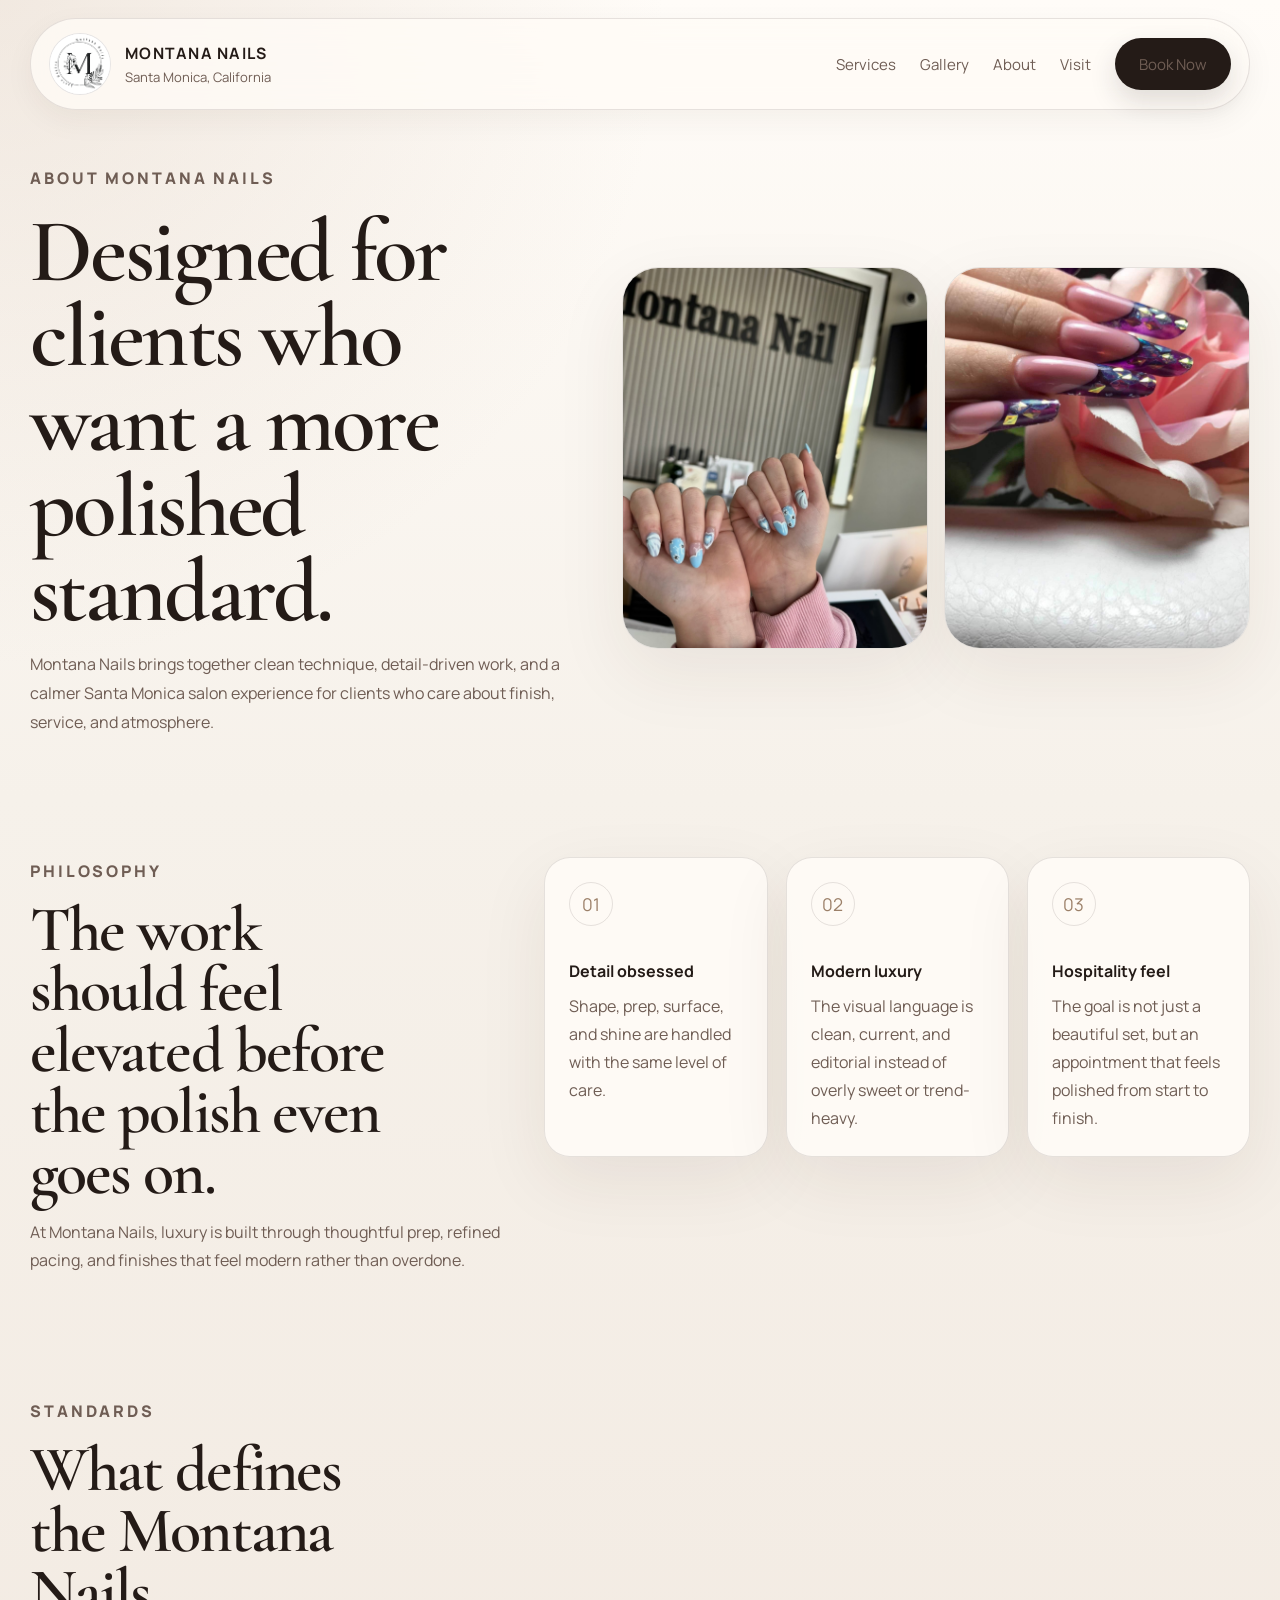
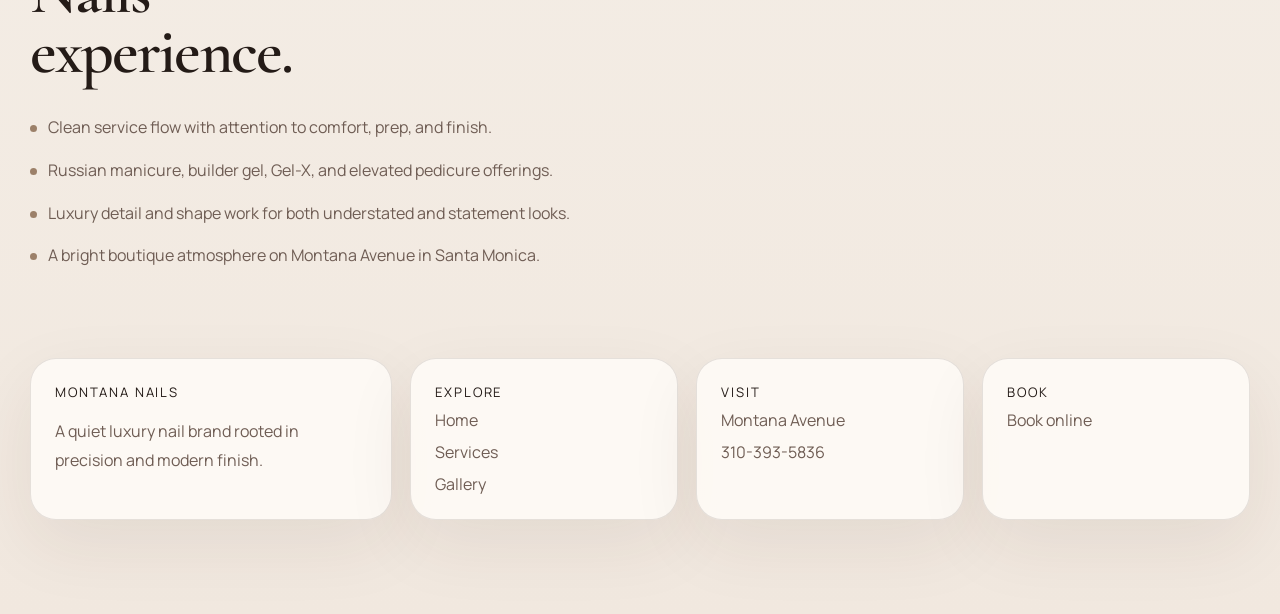
==== about.html @ 39a1d18e "update changes" ====
<!DOCTYPE html>
<html lang="en">
  <head>
    <meta charset="UTF-8" />
    <meta name="viewport" content="width=device-width, initial-scale=1.0" />
    <title>About | Montana Nails Santa Monica</title>
    <meta
      name="description"
      content="Learn about Montana Nails in Santa Monica, a luxury nail salon focused on precision, hygiene, hospitality, and modern detail-driven nail design."
    />
    <link rel="stylesheet" href="styles.css" />
  </head>
  <body>
    <header class="site-header">
      <a class="brand" href="index.html" aria-label="Montana Nails home">
        <span class="brand-mark"><img src="images/logo/logo.png" alt="Montana Nails logo" /></span>
        <span class="brand-copy"><strong>Montana Nails</strong><span>Santa Monica, California</span></span>
      </a>
      <button class="nav-toggle" type="button" aria-expanded="false" aria-label="Toggle navigation"><span></span><span></span></button>
      <nav class="site-nav">
        <a href="services.html">Services</a>
        <a href="gallery.html">Gallery</a>
        <a href="about.html">About</a>
        <a href="contact.html">Visit</a>
        <a class="nav-cta" href="https://booking.gocheckin.net/v2/4154" target="_blank" rel="noreferrer">Book Now</a>
      </nav>
    </header>

    <main class="page-main">
      <section class="page-hero">
        <div class="page-intro">
          <p class="eyebrow">About Montana Nails</p>
          <h1>Designed for clients who want a more polished standard.</h1>
          <p>
            Montana Nails brings together clean technique, detail-driven work,
            and a calmer Santa Monica salon experience for clients who care
            about finish, service, and atmosphere.
          </p>
        </div>
        <div class="page-image-grid">
          <article class="image-card"><img src="images/hero/salon-blue-set.png" alt="Salon interior" /></article>
          <article class="image-card"><img src="images/gallery/att.f37w2mTauVUl41Z7PoGxmed49N0ksphbTKMtWo3TIdo.JPG" alt="Luxury nail set" /></article>
        </div>
      </section>

      <section class="section split-section">
        <div class="section-heading">
          <p class="eyebrow">Philosophy</p>
          <h2>The work should feel elevated before the polish even goes on.</h2>
          <p>
            At Montana Nails, luxury is built through thoughtful prep, refined
            pacing, and finishes that feel modern rather than overdone.
          </p>
        </div>
        <div class="detail-grid">
          <article class="experience-card"><span class="icon-mark">01</span><h3>Detail obsessed</h3><p>Shape, prep, surface, and shine are handled with the same level of care.</p></article>
          <article class="experience-card"><span class="icon-mark">02</span><h3>Modern luxury</h3><p>The visual language is clean, current, and editorial instead of overly sweet or trend-heavy.</p></article>
          <article class="experience-card"><span class="icon-mark">03</span><h3>Hospitality feel</h3><p>The goal is not just a beautiful set, but an appointment that feels polished from start to finish.</p></article>
        </div>
      </section>

      <section class="section">
        <div class="section-heading">
          <p class="eyebrow">Standards</p>
          <h2>What defines the Montana Nails experience.</h2>
        </div>
        <ul class="policy-list">
          <li>Clean service flow with attention to comfort, prep, and finish.</li>
          <li>Russian manicure, builder gel, Gel-X, and elevated pedicure offerings.</li>
          <li>Luxury detail and shape work for both understated and statement looks.</li>
          <li>A bright boutique atmosphere on Montana Avenue in Santa Monica.</li>
        </ul>
      </section>
    </main>

    <footer class="site-footer">
      <div class="site-shell">
        <div class="footer-grid">
          <article class="footer-card"><div class="footer-brand-title">Montana Nails</div><p class="footer-meta">A quiet luxury nail brand rooted in precision and modern finish.</p></article>
          <article class="footer-card"><div class="footer-brand-title">Explore</div><ul><li><a href="index.html">Home</a></li><li><a href="services.html">Services</a></li><li><a href="gallery.html">Gallery</a></li></ul></article>
          <article class="footer-card"><div class="footer-brand-title">Visit</div><ul><li><a href="contact.html">Montana Avenue</a></li><li><a href="tel:3103935836">310-393-5836</a></li></ul></article>
          <article class="footer-card"><div class="footer-brand-title">Book</div><ul><li><a href="https://booking.gocheckin.net/v2/4154" target="_blank" rel="noreferrer">Book online</a></li></ul></article>
        </div>
      </div>
    </footer>
    <script src="script.js"></script>
  </body>
</html>
---- styles.css ----
@import url("https://fonts.googleapis.com/css2?family=Cormorant+Garamond:wght@500;600;700&family=Manrope:wght@400;500;600;700;800&display=swap");

:root {
  --bg: #f6f1ea;
  --bg-soft: #fbf8f4;
  --surface: rgba(255, 252, 247, 0.86);
  --surface-strong: #fffdf9;
  --line: rgba(53, 39, 33, 0.12);
  --line-strong: rgba(53, 39, 33, 0.2);
  --text: #241b17;
  --muted: #6f5d54;
  --accent: #9c8069;
  --accent-soft: #d9c7b7;
  --shadow: 0 24px 70px rgba(61, 39, 27, 0.08);
  --radius-xl: 36px;
  --radius-lg: 26px;
  --radius-md: 18px;
  --container: min(1220px, calc(100% - 32px));
}

* {
  box-sizing: border-box;
}

html {
  scroll-behavior: smooth;
}

body {
  margin: 0;
  color: var(--text);
  font-family: "Manrope", sans-serif;
  background:
    radial-gradient(circle at top left, rgba(217, 199, 183, 0.36), transparent 26%),
    linear-gradient(180deg, #fffcf8 0%, var(--bg) 36%, #f1e8df 100%);
}

body.menu-open {
  overflow: hidden;
}

a {
  color: inherit;
  text-decoration: none;
}

img {
  max-width: 100%;
}

button,
input,
textarea {
  font: inherit;
}

.site-shell {
  width: var(--container);
  margin: 0 auto;
  padding-bottom: 64px;
}

.site-header {
  position: sticky;
  top: 14px;
  z-index: 50;
  display: flex;
  align-items: center;
  justify-content: space-between;
  gap: 18px;
  width: var(--container);
  margin: 18px auto 0;
  padding: 14px 18px;
  border: 1px solid var(--line);
  border-radius: 999px;
  background: rgba(255, 251, 246, 0.78);
  backdrop-filter: blur(18px);
  box-shadow: 0 10px 30px rgba(55, 34, 25, 0.05);
}

.brand {
  display: inline-flex;
  align-items: center;
  gap: 14px;
  min-width: 0;
}

.brand-mark {
  flex: 0 0 auto;
  width: 62px;
  height: 62px;
  overflow: hidden;
  border-radius: 50%;
  border: 1px solid var(--line);
  background: #fff;
}

.brand-mark img {
  display: block;
  width: 100%;
  height: 100%;
  object-fit: cover;
}

.brand-copy {
  display: flex;
  flex-direction: column;
  gap: 4px;
}

.brand-copy strong {
  font-size: 0.98rem;
  letter-spacing: 0.08em;
  text-transform: uppercase;
}

.brand-copy span {
  color: var(--muted);
  font-size: 0.82rem;
}

.site-nav {
  display: flex;
  align-items: center;
  gap: 24px;
  font-size: 0.94rem;
}

.site-nav a {
  color: var(--muted);
  transition: color 180ms ease, transform 180ms ease;
}

.site-nav a:hover {
  color: var(--text);
  transform: translateY(-1px);
}

.nav-toggle {
  display: none;
  width: 48px;
  height: 48px;
  border: 0;
  border-radius: 50%;
  background: transparent;
  padding: 0;
}

.nav-toggle span {
  display: block;
  width: 20px;
  height: 2px;
  margin: 5px auto;
  background: var(--text);
}

.button,
.nav-cta {
  display: inline-flex;
  align-items: center;
  justify-content: center;
  min-height: 52px;
  padding: 0 24px;
  border-radius: 999px;
  transition: transform 180ms ease, background-color 180ms ease,
    color 180ms ease, border-color 180ms ease, box-shadow 180ms ease;
}

.button:hover,
.nav-cta:hover {
  transform: translateY(-1px);
}

.button-primary,
.nav-cta {
  background: var(--text);
  color: #fff;
  box-shadow: 0 12px 28px rgba(36, 27, 23, 0.14);
}

.button-secondary {
  border: 1px solid var(--line-strong);
  background: rgba(255, 255, 255, 0.72);
  color: var(--text);
}

.button-ghost {
  color: var(--accent);
  border-bottom: 1px solid var(--accent-soft);
  border-radius: 0;
  padding: 0 0 4px;
  min-height: 0;
}

.page-main {
  width: var(--container);
  margin: 0 auto;
}

.hero {
  display: grid;
  grid-template-columns: 1.02fr 0.98fr;
  gap: 28px;
  align-items: center;
  padding: 56px 0 18px;
}

.eyebrow {
  margin: 0 0 16px;
  color: var(--accent);
  font-size: 0.75rem;
  letter-spacing: 0.18em;
  text-transform: uppercase;
  font-weight: 800;
}

h1,
h2,
.display {
  margin: 0;
  font-family: "Cormorant Garamond", serif;
  line-height: 0.95;
  letter-spacing: -0.03em;
  font-weight: 600;
}

h1 {
  font-size: clamp(3.4rem, 7vw, 6.6rem);
  max-width: 10ch;
}

h2 {
  font-size: clamp(2.5rem, 5vw, 4.4rem);
  max-width: 12ch;
}

.hero-copy {
  position: relative;
  z-index: 1;
}

.hero-copy p,
.section-copy,
.section-heading p,
.card-copy,
.quote-card p,
.faq-answer,
.contact-list,
.note-card p,
.footer-meta,
.page-intro p {
  color: var(--muted);
  line-height: 1.8;
  font-size: 1rem;
}

.hero-subtext {
  max-width: 48ch;
  margin: 18px 0 0;
  font-size: 1.08rem;
}

.hero-meta {
  display: flex;
  flex-wrap: wrap;
  gap: 10px;
  margin: 26px 0 0;
}

.hero-meta span {
  padding: 10px 14px;
  border: 1px solid var(--line);
  border-radius: 999px;
  background: rgba(255, 255, 255, 0.6);
  color: var(--muted);
  font-size: 0.9rem;
}

.hero-actions {
  display: flex;
  flex-wrap: wrap;
  gap: 14px;
  margin: 30px 0 0;
}

.hero-visual {
  position: relative;
  display: grid;
  grid-template-columns: 1.05fr 0.95fr;
  gap: 16px;
  min-height: 640px;
}

.hero-panel,
.image-card,
.trust-card,
.service-card,
.experience-card,
.gallery-tile,
.note-card,
.testimonial-card,
.faq-card,
.contact-card,
.footer-card,
.menu-panel {
  border: 1px solid var(--line);
  background: var(--surface);
  box-shadow: var(--shadow);
}

.hero-panel {
  position: relative;
  overflow: hidden;
  border-radius: var(--radius-xl);
}

.hero-panel img {
  display: block;
  width: 100%;
  height: 100%;
  object-fit: cover;
}

.hero-panel.large {
  min-height: 640px;
}

.hero-column {
  display: grid;
  gap: 16px;
}

.hero-panel.small {
  min-height: 312px;
}

.hero-caption {
  position: absolute;
  right: 16px;
  bottom: 16px;
  left: 16px;
  padding: 18px;
  border-radius: 20px;
  background: linear-gradient(180deg, rgba(20, 15, 13, 0.08), rgba(20, 15, 13, 0.74));
  color: #fff;
}

.hero-caption strong,
.gallery-overlay strong,
.footer-brand-title {
  display: block;
  margin-bottom: 8px;
  font-size: 0.82rem;
  letter-spacing: 0.14em;
  text-transform: uppercase;
}

.hero-caption p,
.gallery-overlay p {
  margin: 0;
  color: rgba(255, 255, 255, 0.9);
  line-height: 1.7;
}

.section {
  padding: 92px 0 0;
}

.section-heading {
  display: grid;
  gap: 14px;
  margin-bottom: 30px;
}

.section-heading p {
  max-width: 64ch;
  margin: 0;
}

.split-section {
  display: grid;
  grid-template-columns: 0.82fr 1.18fr;
  gap: 24px;
  align-items: start;
}

.trust-grid,
.service-grid,
.experience-grid,
.testimonial-grid,
.faq-grid,
.contact-grid,
.footer-grid {
  display: grid;
  gap: 18px;
}

.trust-grid {
  grid-template-columns: repeat(5, minmax(0, 1fr));
}

.trust-card,
.service-card,
.experience-card,
.testimonial-card,
.faq-card,
.contact-card,
.footer-card {
  padding: 24px;
  border-radius: var(--radius-lg);
}

.trust-card strong,
.service-card h3,
.experience-card h3,
.testimonial-card h3,
.faq-card h3,
.contact-card h3 {
  display: block;
  margin-bottom: 10px;
  font-size: 1rem;
}

.trust-card p,
.service-card p,
.experience-card p,
.testimonial-card p,
.faq-card p,
.contact-card p {
  margin: 0;
  color: var(--muted);
  line-height: 1.75;
}

.service-grid {
  grid-template-columns: repeat(5, minmax(0, 1fr));
}

.service-card {
  display: flex;
  flex-direction: column;
  justify-content: space-between;
  min-height: 270px;
}

.service-card.featured {
  background: linear-gradient(180deg, rgba(217, 199, 183, 0.18), rgba(255, 253, 249, 0.92));
}

.service-card-footer {
  display: flex;
  align-items: center;
  justify-content: space-between;
  gap: 12px;
  margin-top: 20px;
}

.service-card-footer span {
  color: var(--accent);
  font-size: 0.84rem;
  text-transform: uppercase;
  letter-spacing: 0.12em;
  font-weight: 800;
}

.experience-grid {
  grid-template-columns: repeat(3, minmax(0, 1fr));
}

.icon-mark {
  display: inline-flex;
  width: 44px;
  height: 44px;
  margin-bottom: 18px;
  align-items: center;
  justify-content: center;
  border-radius: 50%;
  border: 1px solid var(--line);
  color: var(--accent);
  font-size: 1.1rem;
}

.gallery-feature {
  display: grid;
  grid-template-columns: 1.1fr 0.9fr;
  gap: 18px;
}

.gallery-stack {
  display: grid;
  gap: 18px;
}

.gallery-grid {
  display: grid;
  grid-template-columns: repeat(4, minmax(0, 1fr));
  gap: 18px;
}

.gallery-tile {
  position: relative;
  overflow: hidden;
  border-radius: var(--radius-xl);
  min-height: 340px;
}

.gallery-tile img {
  display: block;
  width: 100%;
  height: 100%;
  object-fit: cover;
  transition: transform 300ms ease;
}

.gallery-tile:hover img {
  transform: scale(1.03);
}

.gallery-tile.feature-large {
  min-height: 620px;
}

.gallery-overlay {
  position: absolute;
  right: 16px;
  bottom: 16px;
  left: 16px;
  padding: 16px 18px;
  border-radius: 18px;
  background: linear-gradient(180deg, rgba(17, 13, 11, 0.08), rgba(17, 13, 11, 0.78));
  color: #fff;
}

.gallery-overlay p {
  margin: 0;
}

.gallery-lookbook {
  display: grid;
  grid-template-columns: repeat(6, minmax(0, 1fr));
  gap: 14px;
  margin-top: 18px;
}

.lookbook-thumb {
  overflow: hidden;
  border-radius: 22px;
  border: 1px solid var(--line);
  background: var(--surface-strong);
}

.lookbook-thumb img {
  display: block;
  width: 100%;
  aspect-ratio: 4 / 5;
  object-fit: cover;
  transition: transform 300ms ease;
}

.lookbook-thumb:hover img {
  transform: scale(1.04);
}

.note-grid {
  display: grid;
  grid-template-columns: 1fr 1fr;
  gap: 18px;
}

.note-card {
  padding: 26px;
  border-radius: var(--radius-lg);
}

.note-card strong {
  display: block;
  margin-bottom: 10px;
  font-size: 0.98rem;
}

.testimonial-grid {
  grid-template-columns: repeat(3, minmax(0, 1fr));
}

.testimonial-card {
  min-height: 240px;
}

.quote-mark {
  display: inline-block;
  margin-bottom: 18px;
  color: var(--accent);
  font-family: "Cormorant Garamond", serif;
  font-size: 3rem;
  line-height: 0.8;
}

.cred-row {
  display: flex;
  flex-wrap: wrap;
  gap: 12px;
  margin-top: 22px;
}

.cred-chip {
  padding: 10px 14px;
  border-radius: 999px;
  border: 1px solid var(--line);
  background: rgba(255, 255, 255, 0.68);
  color: var(--muted);
  font-size: 0.9rem;
}

.faq-grid {
  grid-template-columns: repeat(2, minmax(0, 1fr));
}

.faq-card {
  min-height: 200px;
}

.location-layout {
  display: grid;
  grid-template-columns: 0.9fr 1.1fr;
  gap: 18px;
}

.contact-card {
  display: grid;
  gap: 18px;
}

.contact-list {
  display: grid;
  gap: 10px;
}

.contact-list a,
.contact-list span {
  color: var(--muted);
}

.hours-list {
  display: grid;
  gap: 8px;
}

.hours-row {
  display: flex;
  justify-content: space-between;
  gap: 12px;
  padding-bottom: 10px;
  border-bottom: 1px solid var(--line);
  color: var(--muted);
}

.map-frame {
  overflow: hidden;
  min-height: 100%;
  border-radius: var(--radius-xl);
  border: 1px solid var(--line);
  box-shadow: var(--shadow);
}

.map-frame iframe {
  display: block;
  width: 100%;
  min-height: 100%;
  height: 100%;
  border: 0;
}

.final-cta {
  position: relative;
  overflow: hidden;
  padding: 44px;
  border-radius: 40px;
  border: 1px solid var(--line);
  background:
    linear-gradient(140deg, rgba(255, 252, 247, 0.96), rgba(230, 217, 203, 0.54)),
    var(--surface);
  box-shadow: var(--shadow);
}

.final-cta p {
  margin: 14px 0 0;
  max-width: 56ch;
  color: var(--muted);
  line-height: 1.8;
}

.final-cta-actions {
  display: flex;
  flex-wrap: wrap;
  gap: 14px;
  margin-top: 26px;
}

.site-footer {
  padding: 88px 0 30px;
}

.footer-grid {
  grid-template-columns: 1.15fr 0.85fr 0.85fr 0.85fr;
}

.footer-card ul {
  display: grid;
  gap: 10px;
  padding: 0;
  margin: 0;
  list-style: none;
}

.footer-card li,
.footer-card a {
  color: var(--muted);
}

.footer-bottom {
  display: flex;
  justify-content: space-between;
  gap: 18px;
  margin-top: 24px;
  color: var(--muted);
  font-size: 0.88rem;
}

.page-hero {
  display: grid;
  grid-template-columns: 0.95fr 1.05fr;
  gap: 24px;
  align-items: center;
  padding: 54px 0 12px;
}

.page-image-grid {
  display: grid;
  grid-template-columns: repeat(2, minmax(0, 1fr));
  gap: 16px;
}

.page-image-grid .image-card {
  overflow: hidden;
  border-radius: var(--radius-xl);
}

.page-image-grid .image-card img {
  display: block;
  width: 100%;
  aspect-ratio: 4 / 5;
  object-fit: cover;
}

.menu-layout {
  display: grid;
  grid-template-columns: 0.76fr 1.24fr;
  gap: 24px;
}

.menu-panel {
  padding: 28px;
  border-radius: var(--radius-lg);
}

.menu-list {
  display: grid;
  gap: 16px;
}

.menu-item {
  display: flex;
  justify-content: space-between;
  gap: 16px;
  padding-bottom: 14px;
  border-bottom: 1px solid var(--line);
}

.menu-item strong {
  font-size: 1rem;
}

.menu-item span {
  color: var(--muted);
}

.detail-grid {
  display: grid;
  grid-template-columns: repeat(3, minmax(0, 1fr));
  gap: 18px;
}

.policy-list {
  display: grid;
  gap: 14px;
  padding: 0;
  margin: 20px 0 0;
  list-style: none;
}

.policy-list li {
  padding-left: 18px;
  position: relative;
  color: var(--muted);
  line-height: 1.8;
}

.policy-list li::before {
  content: "";
  position: absolute;
  top: 12px;
  left: 0;
  width: 7px;
  height: 7px;
  border-radius: 50%;
  background: var(--accent);
}

.lightbox {
  position: fixed;
  inset: 0;
  display: none;
  place-items: center;
  padding: 24px;
  background: rgba(18, 14, 12, 0.88);
  z-index: 100;
}

.lightbox.is-open {
  display: grid;
}

.lightbox-dialog {
  position: relative;
  width: min(960px, 100%);
}

.lightbox-dialog img {
  display: block;
  width: 100%;
  max-height: 88vh;
  object-fit: contain;
  border-radius: 26px;
}

.lightbox-close {
  position: absolute;
  top: 14px;
  right: 14px;
  width: 44px;
  height: 44px;
  border: 0;
  border-radius: 50%;
  background: rgba(255, 255, 255, 0.9);
}

.reveal {
  opacity: 0;
  transform: translateY(22px);
  transition: opacity 540ms ease, transform 540ms ease;
}

.reveal.is-visible {
  opacity: 1;
  transform: translateY(0);
}

@media (max-width: 1100px) {
  .trust-grid,
  .service-grid,
  .gallery-grid,
  .gallery-lookbook,
  .testimonial-grid,
  .footer-grid,
  .detail-grid {
    grid-template-columns: repeat(2, minmax(0, 1fr));
  }

  .hero,
  .page-hero,
  .split-section,
  .gallery-feature,
  .menu-layout,
  .location-layout {
    grid-template-columns: 1fr;
  }

  .hero-visual {
    min-height: 0;
  }

  .hero-panel.large {
    min-height: 460px;
  }
}

@media (max-width: 860px) {
  .site-header {
    border-radius: 30px;
  }

  .nav-toggle {
    display: inline-block;
  }

  .site-nav {
    position: absolute;
    top: calc(100% + 10px);
    right: 0;
    left: 0;
    display: none;
    flex-direction: column;
    align-items: stretch;
    padding: 18px;
    border-radius: 28px;
    border: 1px solid var(--line);
    background: rgba(255, 251, 246, 0.98);
    box-shadow: var(--shadow);
  }

  .site-header.menu-open .site-nav {
    display: flex;
  }

  .trust-grid,
  .service-grid,
  .experience-grid,
  .gallery-grid,
  .gallery-lookbook,
  .testimonial-grid,
  .faq-grid,
  .contact-grid,
  .footer-grid,
  .detail-grid,
  .note-grid,
  .page-image-grid {
    grid-template-columns: 1fr;
  }

  h1,
  h2 {
    max-width: none;
  }
}

@media (max-width: 620px) {
  :root {
    --container: min(100% - 20px, 1220px);
  }

  .site-header {
    top: 10px;
    padding: 12px 14px;
  }

  .brand-mark {
    width: 54px;
    height: 54px;
  }

  .brand-copy span {
    display: none;
  }

  h1 {
    font-size: clamp(3rem, 14vw, 4.5rem);
  }

  h2 {
    font-size: clamp(2.4rem, 11vw, 3.3rem);
  }

  .hero-actions,
  .final-cta-actions,
  .footer-bottom {
    flex-direction: column;
    align-items: flex-start;
  }

  .button,
  .nav-cta {
    width: 100%;
  }

  .hero-panel.large,
  .hero-panel.small,
  .gallery-tile,
  .gallery-tile.feature-large {
    min-height: 320px;
  }

  .final-cta {
    padding: 28px;
    border-radius: 28px;
  }
}

@media (prefers-reduced-motion: reduce) {
  html {
    scroll-behavior: auto;
  }

  .reveal,
  .gallery-tile img,
  .lookbook-thumb img,
  .button,
  .nav-cta {
    transition: none;
  }

  .reveal {
    opacity: 1;
    transform: none;
  }
}
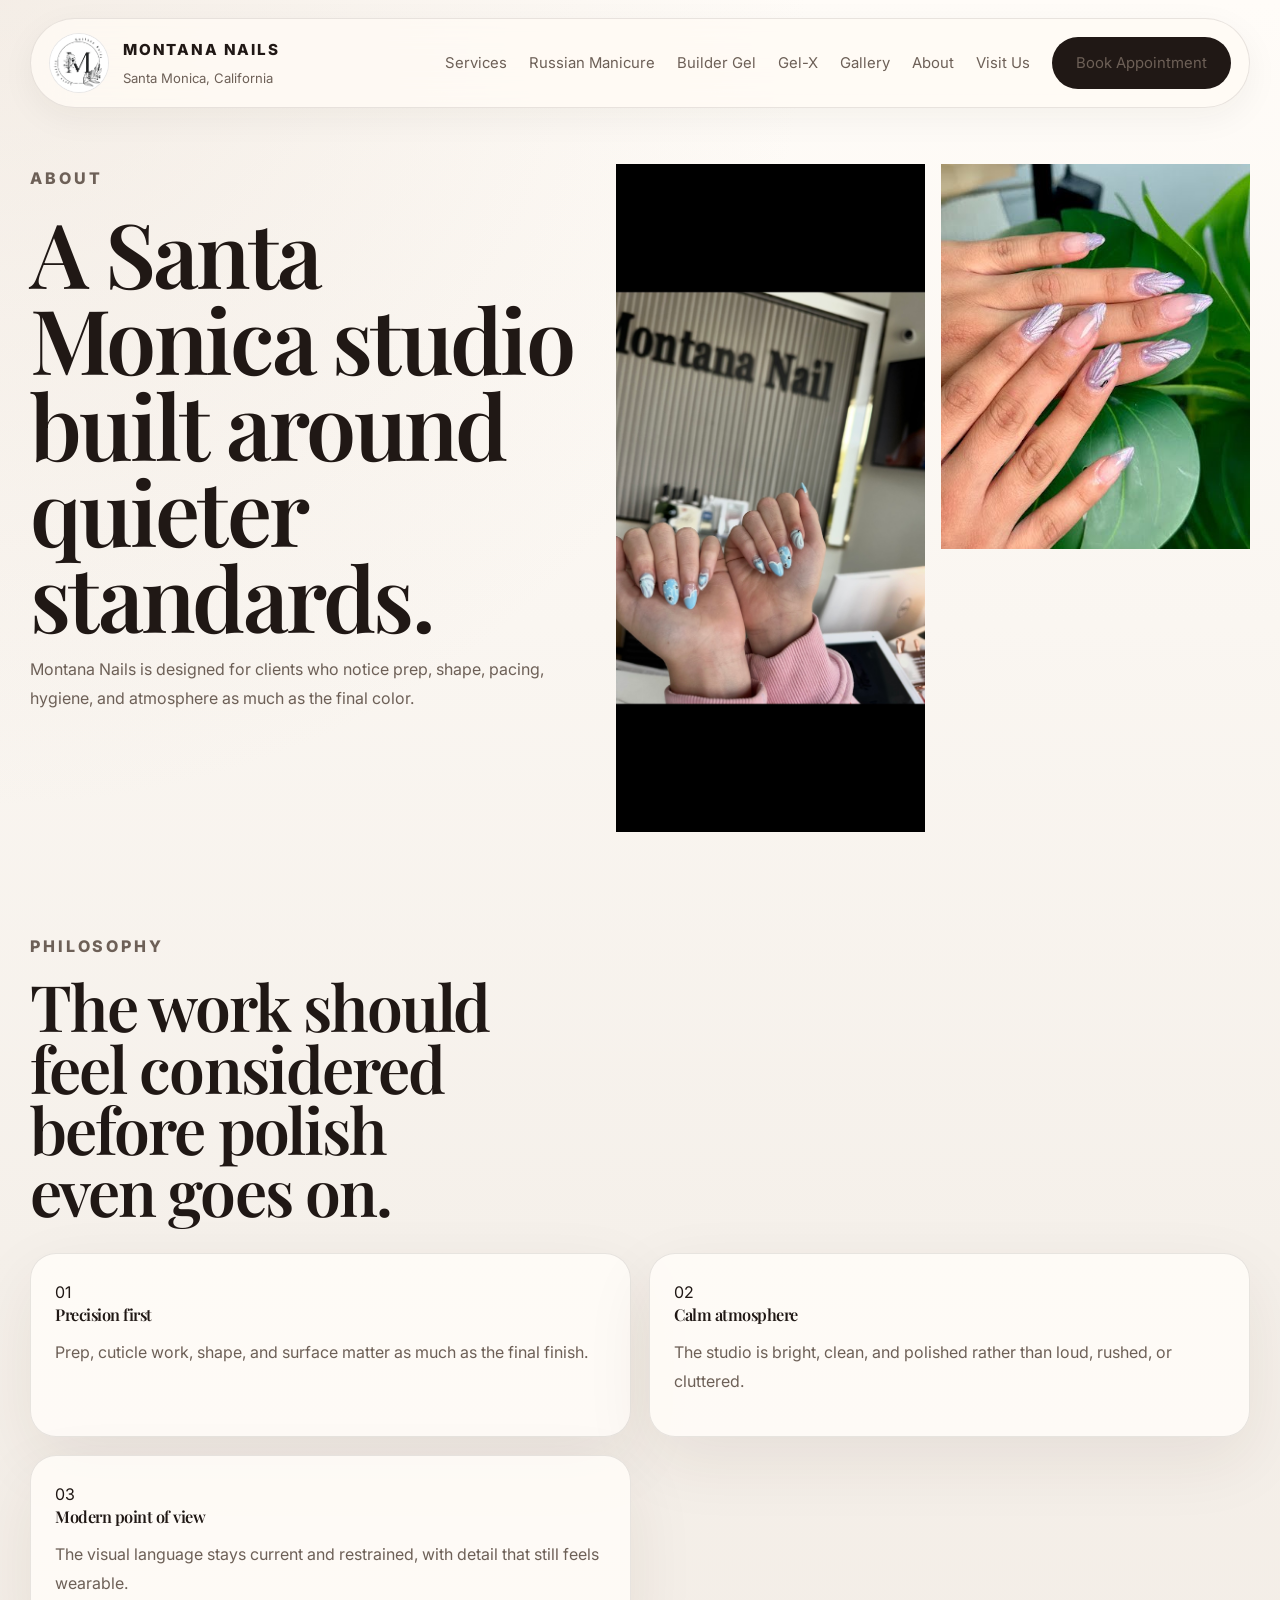
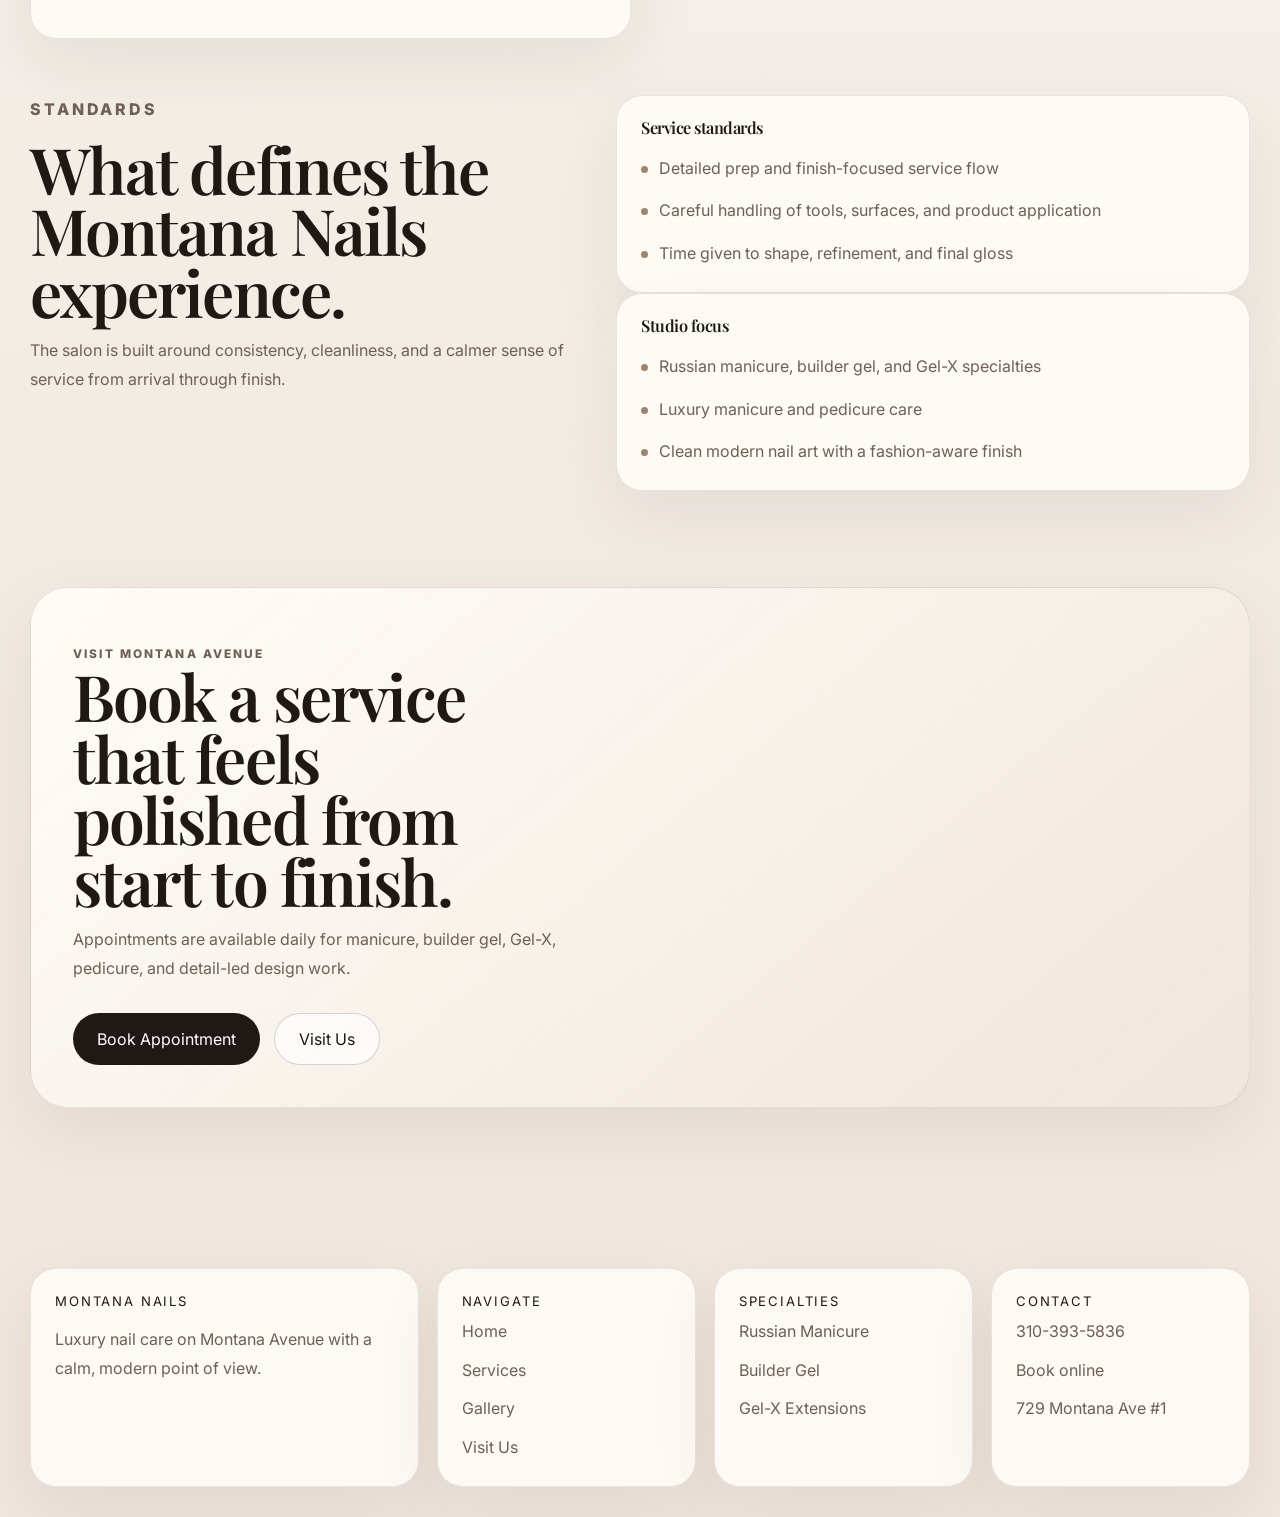
==== commit 9f3f7f4d: "Montana Nails website" ====
--- a/about.html
+++ b/about.html
@@ -6,8 +6,34 @@
     <title>About | Montana Nails Santa Monica</title>
     <meta
       name="description"
-      content="Learn about Montana Nails in Santa Monica, a luxury nail salon focused on precision, hygiene, hospitality, and modern detail-driven nail design."
+      content="Learn about Montana Nails, a Santa Monica nail studio focused on precision work, elevated hygiene, calm atmosphere, and modern finish."
     />
+    <link rel="canonical" href="https://montananailssantamonica.com/about.html" />
+    <meta property="og:title" content="About | Montana Nails Santa Monica" />
+    <meta
+      property="og:description"
+      content="A luxury nail studio on Montana Avenue with a calm atmosphere, modern point of view, and detail-led service standards."
+    />
+    <meta property="og:type" content="website" />
+    <meta property="og:image" content="https://montananailssantamonica.com/images/hero/salon-blue-set.png" />
+    <meta name="theme-color" content="#f7f3ed" />
+    <script type="application/ld+json">
+      {
+        "@context": "https://schema.org",
+        "@type": "NailSalon",
+        "name": "Montana Nails",
+        "url": "https://montananailssantamonica.com/about.html",
+        "telephone": "+13103935836",
+        "address": {
+          "@type": "PostalAddress",
+          "streetAddress": "729 Montana Ave #1",
+          "addressLocality": "Santa Monica",
+          "addressRegion": "CA",
+          "postalCode": "90403",
+          "addressCountry": "US"
+        }
+      }
+    </script>
     <link rel="stylesheet" href="styles.css" />
   </head>
   <body>
@@ -16,70 +42,140 @@
         <span class="brand-mark"><img src="images/logo/logo.png" alt="Montana Nails logo" /></span>
         <span class="brand-copy"><strong>Montana Nails</strong><span>Santa Monica, California</span></span>
       </a>
-      <button class="nav-toggle" type="button" aria-expanded="false" aria-label="Toggle navigation"><span></span><span></span></button>
+      <button class="nav-toggle" type="button" aria-expanded="false" aria-label="Toggle navigation">
+        <span></span>
+        <span></span>
+      </button>
       <nav class="site-nav">
         <a href="services.html">Services</a>
+        <a href="russian-manicure.html">Russian Manicure</a>
+        <a href="builder-gel.html">Builder Gel</a>
+        <a href="gel-x.html">Gel-X</a>
         <a href="gallery.html">Gallery</a>
         <a href="about.html">About</a>
-        <a href="contact.html">Visit</a>
-        <a class="nav-cta" href="https://booking.gocheckin.net/v2/4154" target="_blank" rel="noreferrer">Book Now</a>
+        <a href="contact.html">Visit Us</a>
+        <a class="nav-cta" href="https://booking.gocheckin.net/v2/4154" target="_blank" rel="noreferrer">Book Appointment</a>
       </nav>
     </header>
 
     <main class="page-main">
       <section class="page-hero">
         <div class="page-intro">
-          <p class="eyebrow">About Montana Nails</p>
-          <h1>Designed for clients who want a more polished standard.</h1>
+          <p class="eyebrow">About</p>
+          <h1>A Santa Monica studio built around quieter standards.</h1>
           <p>
-            Montana Nails brings together clean technique, detail-driven work,
-            and a calmer Santa Monica salon experience for clients who care
-            about finish, service, and atmosphere.
+            Montana Nails is designed for clients who notice prep, shape,
+            pacing, hygiene, and atmosphere as much as the final color.
           </p>
         </div>
         <div class="page-image-grid">
-          <article class="image-card"><img src="images/hero/salon-blue-set.png" alt="Salon interior" /></article>
-          <article class="image-card"><img src="images/gallery/att.f37w2mTauVUl41Z7PoGxmed49N0ksphbTKMtWo3TIdo.JPG" alt="Luxury nail set" /></article>
-        </div>
-      </section>
-
-      <section class="section split-section">
-        <div class="section-heading">
-          <p class="eyebrow">Philosophy</p>
-          <h2>The work should feel elevated before the polish even goes on.</h2>
-          <p>
-            At Montana Nails, luxury is built through thoughtful prep, refined
-            pacing, and finishes that feel modern rather than overdone.
-          </p>
-        </div>
-        <div class="detail-grid">
-          <article class="experience-card"><span class="icon-mark">01</span><h3>Detail obsessed</h3><p>Shape, prep, surface, and shine are handled with the same level of care.</p></article>
-          <article class="experience-card"><span class="icon-mark">02</span><h3>Modern luxury</h3><p>The visual language is clean, current, and editorial instead of overly sweet or trend-heavy.</p></article>
-          <article class="experience-card"><span class="icon-mark">03</span><h3>Hospitality feel</h3><p>The goal is not just a beautiful set, but an appointment that feels polished from start to finish.</p></article>
+          <article class="image-card">
+            <img src="images/hero/salon-blue-set.png" alt="Montana Nails salon interior with blue manicure" />
+          </article>
+          <article class="image-card">
+            <img src="images/gallery/soft-pink-leaf.jpg" alt="Soft pink almond nail set" />
+          </article>
         </div>
       </section>
 
       <section class="section">
         <div class="section-heading">
+          <p class="eyebrow">Philosophy</p>
+          <h2>The work should feel considered before polish even goes on.</h2>
+        </div>
+        <div class="detail-grid">
+          <article class="experience-card">
+            <span class="icon-mark">01</span>
+            <h3>Precision first</h3>
+            <p>Prep, cuticle work, shape, and surface matter as much as the final finish.</p>
+          </article>
+          <article class="experience-card">
+            <span class="icon-mark">02</span>
+            <h3>Calm atmosphere</h3>
+            <p>The studio is bright, clean, and polished rather than loud, rushed, or cluttered.</p>
+          </article>
+          <article class="experience-card">
+            <span class="icon-mark">03</span>
+            <h3>Modern point of view</h3>
+            <p>The visual language stays current and restrained, with detail that still feels wearable.</p>
+          </article>
+        </div>
+      </section>
+
+      <section class="section service-layout">
+        <div class="section-heading">
           <p class="eyebrow">Standards</p>
           <h2>What defines the Montana Nails experience.</h2>
+          <p>
+            The salon is built around consistency, cleanliness, and a calmer
+            sense of service from arrival through finish.
+          </p>
         </div>
-        <ul class="policy-list">
-          <li>Clean service flow with attention to comfort, prep, and finish.</li>
-          <li>Russian manicure, builder gel, Gel-X, and elevated pedicure offerings.</li>
-          <li>Luxury detail and shape work for both understated and statement looks.</li>
-          <li>A bright boutique atmosphere on Montana Avenue in Santa Monica.</li>
-        </ul>
+        <div class="pricing-grid">
+          <article class="contact-card">
+            <h3>Service standards</h3>
+            <ul class="policy-list">
+              <li>Detailed prep and finish-focused service flow</li>
+              <li>Careful handling of tools, surfaces, and product application</li>
+              <li>Time given to shape, refinement, and final gloss</li>
+            </ul>
+          </article>
+          <article class="contact-card">
+            <h3>Studio focus</h3>
+            <ul class="policy-list">
+              <li>Russian manicure, builder gel, and Gel-X specialties</li>
+              <li>Luxury manicure and pedicure care</li>
+              <li>Clean modern nail art with a fashion-aware finish</li>
+            </ul>
+          </article>
+        </div>
+      </section>
+
+      <section class="section">
+        <div class="final-cta">
+          <p class="eyebrow">Visit Montana Avenue</p>
+          <h2>Book a service that feels polished from start to finish.</h2>
+          <p>Appointments are available daily for manicure, builder gel, Gel-X, pedicure, and detail-led design work.</p>
+          <div class="hero-actions">
+            <a class="button button-primary" href="https://booking.gocheckin.net/v2/4154" target="_blank" rel="noreferrer">Book Appointment</a>
+            <a class="button button-secondary" href="contact.html">Visit Us</a>
+          </div>
+        </div>
       </section>
     </main>
 
     <footer class="site-footer">
-      <div class="site-shell">
+      <div class="site-footer-inner">
         <div class="footer-grid">
-          <article class="footer-card"><div class="footer-brand-title">Montana Nails</div><p class="footer-meta">A quiet luxury nail brand rooted in precision and modern finish.</p></article>
-          <article class="footer-card"><div class="footer-brand-title">Explore</div><ul><li><a href="index.html">Home</a></li><li><a href="services.html">Services</a></li><li><a href="gallery.html">Gallery</a></li></ul></article>
-          <article class="footer-card"><div class="footer-brand-title">Visit</div><ul><li><a href="contact.html">Montana Avenue</a></li><li><a href="tel:3103935836">310-393-5836</a></li></ul></article>
-          <article class="footer-card"><div class="footer-brand-title">Book</div><ul><li><a href="https://booking.gocheckin.net/v2/4154" target="_blank" rel="noreferrer">Book online</a></li></ul></article>
+          <article class="footer-card">
+            <div class="footer-title">Montana Nails</div>
+            <p class="footer-meta">Luxury nail care on Montana Avenue with a calm, modern point of view.</p>
+          </article>
+          <article class="footer-card">
+            <div class="footer-title">Navigate</div>
+            <ul>
+              <li><a href="index.html">Home</a></li>
+              <li><a href="services.html">Services</a></li>
+              <li><a href="gallery.html">Gallery</a></li>
+              <li><a href="contact.html">Visit Us</a></li>
+            </ul>
+          </article>
+          <article class="footer-card">
+            <div class="footer-title">Specialties</div>
+            <ul>
+              <li><a href="russian-manicure.html">Russian Manicure</a></li>
+              <li><a href="builder-gel.html">Builder Gel</a></li>
+              <li><a href="gel-x.html">Gel-X Extensions</a></li>
+            </ul>
+          </article>
+          <article class="footer-card">
+            <div class="footer-title">Contact</div>
+            <ul>
+              <li><a href="tel:3103935836">310-393-5836</a></li>
+              <li><a href="https://booking.gocheckin.net/v2/4154" target="_blank" rel="noreferrer">Book online</a></li>
+              <li>729 Montana Ave #1</li>
+            </ul>
+          </article>
         </div>
       </div>
     </footer>
--- a/styles.css
+++ b/styles.css
@@ -1,17 +1,17 @@
-@import url("https://fonts.googleapis.com/css2?family=Cormorant+Garamond:wght@500;600;700&family=Manrope:wght@400;500;600;700;800&display=swap");
+@import url("https://fonts.googleapis.com/css2?family=Inter:wght@400;500;600;700;800&family=Playfair+Display:wght@500;600;700&display=swap");
 
 :root {
-  --bg: #f6f1ea;
+  --bg: #f5f0ea;
   --bg-soft: #fbf8f4;
-  --surface: rgba(255, 252, 247, 0.86);
-  --surface-strong: #fffdf9;
-  --line: rgba(53, 39, 33, 0.12);
-  --line-strong: rgba(53, 39, 33, 0.2);
-  --text: #241b17;
-  --muted: #6f5d54;
-  --accent: #9c8069;
-  --accent-soft: #d9c7b7;
-  --shadow: 0 24px 70px rgba(61, 39, 27, 0.08);
+  --surface: rgba(255, 252, 247, 0.88);
+  --surface-solid: #fffdfa;
+  --text: #201815;
+  --muted: #6d6057;
+  --line: rgba(32, 24, 21, 0.1);
+  --line-strong: rgba(32, 24, 21, 0.18);
+  --accent: #9e846e;
+  --accent-soft: #d8c8b9;
+  --shadow: 0 24px 68px rgba(59, 40, 29, 0.08);
   --radius-xl: 36px;
   --radius-lg: 26px;
   --radius-md: 18px;
@@ -28,14 +28,15 @@
 
 body {
   margin: 0;
+  font-family: "Inter", sans-serif;
   color: var(--text);
-  font-family: "Manrope", sans-serif;
   background:
-    radial-gradient(circle at top left, rgba(217, 199, 183, 0.36), transparent 26%),
-    linear-gradient(180deg, #fffcf8 0%, var(--bg) 36%, #f1e8df 100%);
-}
-
-body.menu-open {
+    radial-gradient(circle at top left, rgba(216, 200, 185, 0.28), transparent 24%),
+    linear-gradient(180deg, #fffcf8 0%, var(--bg) 40%, #efe6dd 100%);
+}
+
+body.nav-open,
+body.lightbox-open {
   overflow: hidden;
 }
 
@@ -54,16 +55,10 @@
   font: inherit;
 }
 
-.site-shell {
-  width: var(--container);
-  margin: 0 auto;
-  padding-bottom: 64px;
-}
-
 .site-header {
   position: sticky;
   top: 14px;
-  z-index: 50;
+  z-index: 60;
   display: flex;
   align-items: center;
   justify-content: space-between;
@@ -73,33 +68,42 @@
   padding: 14px 18px;
   border: 1px solid var(--line);
   border-radius: 999px;
-  background: rgba(255, 251, 246, 0.78);
+  background: rgba(255, 250, 244, 0.82);
   backdrop-filter: blur(18px);
-  box-shadow: 0 10px 30px rgba(55, 34, 25, 0.05);
+  box-shadow: 0 10px 34px rgba(48, 31, 23, 0.05);
+}
+
+.page-main,
+.site-footer-inner {
+  width: var(--container);
+  margin: 0 auto;
+}
+
+.page-main {
+  padding-bottom: 72px;
 }
 
 .brand {
   display: inline-flex;
   align-items: center;
   gap: 14px;
-  min-width: 0;
 }
 
 .brand-mark {
-  flex: 0 0 auto;
-  width: 62px;
-  height: 62px;
+  width: 60px;
+  height: 60px;
   overflow: hidden;
   border-radius: 50%;
+  background: #fff;
   border: 1px solid var(--line);
-  background: #fff;
+  flex: 0 0 auto;
 }
 
 .brand-mark img {
-  display: block;
   width: 100%;
   height: 100%;
   object-fit: cover;
+  display: block;
 }
 
 .brand-copy {
@@ -109,8 +113,9 @@
 }
 
 .brand-copy strong {
-  font-size: 0.98rem;
-  letter-spacing: 0.08em;
+  font-size: 0.95rem;
+  font-weight: 800;
+  letter-spacing: 0.12em;
   text-transform: uppercase;
 }
 
@@ -122,8 +127,8 @@
 .site-nav {
   display: flex;
   align-items: center;
-  gap: 24px;
-  font-size: 0.94rem;
+  gap: 22px;
+  font-size: 0.93rem;
 }
 
 .site-nav a {
@@ -163,7 +168,7 @@
   padding: 0 24px;
   border-radius: 999px;
   transition: transform 180ms ease, background-color 180ms ease,
-    color 180ms ease, border-color 180ms ease, box-shadow 180ms ease;
+    color 180ms ease, border-color 180ms ease;
 }
 
 .button:hover,
@@ -175,349 +180,278 @@
 .nav-cta {
   background: var(--text);
   color: #fff;
-  box-shadow: 0 12px 28px rgba(36, 27, 23, 0.14);
 }
 
 .button-secondary {
+  background: rgba(255, 255, 255, 0.7);
   border: 1px solid var(--line-strong);
-  background: rgba(255, 255, 255, 0.72);
   color: var(--text);
 }
 
-.button-ghost {
+.button-link {
+  display: inline-flex;
+  align-items: center;
+  gap: 8px;
   color: var(--accent);
-  border-bottom: 1px solid var(--accent-soft);
-  border-radius: 0;
-  padding: 0 0 4px;
-  min-height: 0;
-}
-
-.page-main {
-  width: var(--container);
-  margin: 0 auto;
-}
-
-.hero {
-  display: grid;
-  grid-template-columns: 1.02fr 0.98fr;
-  gap: 28px;
-  align-items: center;
-  padding: 56px 0 18px;
+  font-weight: 700;
 }
 
 .eyebrow {
   margin: 0 0 16px;
   color: var(--accent);
-  font-size: 0.75rem;
+  font-size: 0.74rem;
+  font-weight: 800;
   letter-spacing: 0.18em;
   text-transform: uppercase;
-  font-weight: 800;
 }
 
 h1,
 h2,
-.display {
+h3 {
   margin: 0;
-  font-family: "Cormorant Garamond", serif;
-  line-height: 0.95;
+  font-family: "Playfair Display", serif;
+  font-weight: 600;
+  line-height: 0.96;
   letter-spacing: -0.03em;
-  font-weight: 600;
 }
 
 h1 {
-  font-size: clamp(3.4rem, 7vw, 6.6rem);
+  font-size: clamp(3.1rem, 7vw, 6rem);
   max-width: 10ch;
 }
 
 h2 {
-  font-size: clamp(2.5rem, 5vw, 4.4rem);
+  font-size: clamp(2.35rem, 5vw, 4rem);
   max-width: 12ch;
 }
 
-.hero-copy {
-  position: relative;
-  z-index: 1;
+p,
+li,
+span {
+  line-height: 1.8;
+}
+
+.hero {
+  display: grid;
+  grid-template-columns: 0.92fr 1.08fr;
+  gap: 30px;
+  align-items: center;
+  padding: 56px 0 12px;
 }
 
 .hero-copy p,
-.section-copy,
 .section-heading p,
-.card-copy,
-.quote-card p,
-.faq-answer,
-.contact-list,
-.note-card p,
-.footer-meta,
-.page-intro p {
-  color: var(--muted);
-  line-height: 1.8;
+.page-intro p,
+.service-copy,
+.trust-card p,
+.experience-card p,
+.testimonial-card p,
+.faq-card p,
+.contact-card p,
+.footer-meta {
+  color: var(--muted);
   font-size: 1rem;
 }
 
 .hero-subtext {
-  max-width: 48ch;
   margin: 18px 0 0;
-  font-size: 1.08rem;
-}
-
-.hero-meta {
-  display: flex;
-  flex-wrap: wrap;
-  gap: 10px;
-  margin: 26px 0 0;
-}
-
-.hero-meta span {
-  padding: 10px 14px;
-  border: 1px solid var(--line);
-  border-radius: 999px;
-  background: rgba(255, 255, 255, 0.6);
-  color: var(--muted);
-  font-size: 0.9rem;
+  max-width: 46ch;
+  font-size: 1.06rem;
 }
 
 .hero-actions {
   display: flex;
   flex-wrap: wrap;
   gap: 14px;
-  margin: 30px 0 0;
-}
-
-.hero-visual {
+  margin-top: 30px;
+}
+
+.hero-media {
   position: relative;
-  display: grid;
-  grid-template-columns: 1.05fr 0.95fr;
-  gap: 16px;
-  min-height: 640px;
-}
-
-.hero-panel,
-.image-card,
-.trust-card,
-.service-card,
-.experience-card,
+}
+
+.hero-feature,
+.hero-secondary,
 .gallery-tile,
-.note-card,
-.testimonial-card,
-.faq-card,
-.contact-card,
-.footer-card,
-.menu-panel {
+.lookbook-thumb,
+.service-image,
+.page-image {
+  overflow: hidden;
+  border-radius: var(--radius-xl);
   border: 1px solid var(--line);
   background: var(--surface);
   box-shadow: var(--shadow);
 }
 
-.hero-panel {
-  position: relative;
-  overflow: hidden;
-  border-radius: var(--radius-xl);
-}
-
-.hero-panel img {
+.hero-feature {
+  min-height: 720px;
+}
+
+.hero-feature img,
+.hero-secondary img,
+.gallery-tile img,
+.lookbook-thumb img,
+.service-image img,
+.page-image img {
   display: block;
   width: 100%;
   height: 100%;
   object-fit: cover;
 }
 
-.hero-panel.large {
-  min-height: 640px;
-}
-
-.hero-column {
+.hero-stack {
+  position: absolute;
+  right: 18px;
+  bottom: 18px;
+  width: 36%;
   display: grid;
   gap: 16px;
 }
 
-.hero-panel.small {
-  min-height: 312px;
-}
-
-.hero-caption {
+.hero-secondary {
+  min-height: 220px;
+}
+
+.hero-note {
   position: absolute;
-  right: 16px;
-  bottom: 16px;
-  left: 16px;
-  padding: 18px;
-  border-radius: 20px;
-  background: linear-gradient(180deg, rgba(20, 15, 13, 0.08), rgba(20, 15, 13, 0.74));
-  color: #fff;
-}
-
-.hero-caption strong,
-.gallery-overlay strong,
-.footer-brand-title {
+  left: 18px;
+  bottom: 18px;
+  max-width: 300px;
+  padding: 16px 18px;
+  border-radius: 18px;
+  background: rgba(255, 252, 247, 0.9);
+  border: 1px solid rgba(255, 255, 255, 0.54);
+  backdrop-filter: blur(10px);
+}
+
+.hero-note strong {
   display: block;
-  margin-bottom: 8px;
+  margin-bottom: 6px;
   font-size: 0.82rem;
   letter-spacing: 0.14em;
   text-transform: uppercase;
 }
 
-.hero-caption p,
-.gallery-overlay p {
+.hero-note p {
   margin: 0;
-  color: rgba(255, 255, 255, 0.9);
-  line-height: 1.7;
+  color: var(--muted);
 }
 
 .section {
-  padding: 92px 0 0;
+  padding: 96px 0 0;
 }
 
 .section-heading {
   display: grid;
   gap: 14px;
-  margin-bottom: 30px;
+  margin-bottom: 32px;
 }
 
 .section-heading p {
-  max-width: 64ch;
+  max-width: 62ch;
   margin: 0;
 }
 
-.split-section {
-  display: grid;
-  grid-template-columns: 0.82fr 1.18fr;
-  gap: 24px;
-  align-items: start;
-}
-
+.service-grid,
 .trust-grid,
-.service-grid,
 .experience-grid,
 .testimonial-grid,
 .faq-grid,
-.contact-grid,
+.gallery-grid,
+.lookbook-grid,
+.detail-grid,
 .footer-grid {
   display: grid;
   gap: 18px;
 }
 
-.trust-grid {
-  grid-template-columns: repeat(5, minmax(0, 1fr));
-}
-
+.service-grid {
+  grid-template-columns: repeat(3, minmax(0, 1fr));
+}
+
+.service-card,
 .trust-card,
-.service-card,
 .experience-card,
 .testimonial-card,
 .faq-card,
 .contact-card,
-.footer-card {
+.detail-card,
+.footer-card,
+.menu-card {
   padding: 24px;
   border-radius: var(--radius-lg);
-}
-
-.trust-card strong,
+  border: 1px solid var(--line);
+  background: var(--surface);
+  box-shadow: var(--shadow);
+}
+
+.service-card {
+  display: grid;
+  gap: 18px;
+}
+
+.service-image img {
+  aspect-ratio: 5 / 4;
+  transition: transform 300ms ease;
+}
+
+.service-card:hover .service-image img {
+  transform: scale(1.03);
+}
+
 .service-card h3,
+.trust-card h3,
 .experience-card h3,
 .testimonial-card h3,
 .faq-card h3,
-.contact-card h3 {
-  display: block;
+.contact-card h3,
+.detail-card h3,
+.menu-card h3 {
   margin-bottom: 10px;
-  font-size: 1rem;
-}
-
-.trust-card p,
-.service-card p,
-.experience-card p,
-.testimonial-card p,
-.faq-card p,
-.contact-card p {
-  margin: 0;
-  color: var(--muted);
-  line-height: 1.75;
-}
-
-.service-grid {
-  grid-template-columns: repeat(5, minmax(0, 1fr));
-}
-
-.service-card {
-  display: flex;
-  flex-direction: column;
-  justify-content: space-between;
-  min-height: 270px;
-}
-
-.service-card.featured {
-  background: linear-gradient(180deg, rgba(217, 199, 183, 0.18), rgba(255, 253, 249, 0.92));
-}
-
-.service-card-footer {
-  display: flex;
-  align-items: center;
-  justify-content: space-between;
-  gap: 12px;
-  margin-top: 20px;
-}
-
-.service-card-footer span {
-  color: var(--accent);
-  font-size: 0.84rem;
-  text-transform: uppercase;
-  letter-spacing: 0.12em;
-  font-weight: 800;
+  font-size: 1.02rem;
+}
+
+.trust-grid {
+  grid-template-columns: repeat(4, minmax(0, 1fr));
 }
 
 .experience-grid {
-  grid-template-columns: repeat(3, minmax(0, 1fr));
-}
-
-.icon-mark {
+  grid-template-columns: repeat(4, minmax(0, 1fr));
+}
+
+.icon-pill {
   display: inline-flex;
-  width: 44px;
-  height: 44px;
-  margin-bottom: 18px;
+  width: 42px;
+  height: 42px;
+  margin-bottom: 16px;
   align-items: center;
   justify-content: center;
   border-radius: 50%;
   border: 1px solid var(--line);
   color: var(--accent);
-  font-size: 1.1rem;
-}
-
-.gallery-feature {
-  display: grid;
-  grid-template-columns: 1.1fr 0.9fr;
-  gap: 18px;
-}
-
-.gallery-stack {
-  display: grid;
-  gap: 18px;
+  font-weight: 700;
 }
 
 .gallery-grid {
-  display: grid;
-  grid-template-columns: repeat(4, minmax(0, 1fr));
-  gap: 18px;
+  grid-template-columns: 1.18fr 0.82fr 0.82fr;
 }
 
 .gallery-tile {
   position: relative;
-  overflow: hidden;
-  border-radius: var(--radius-xl);
-  min-height: 340px;
+  min-height: 320px;
+}
+
+.gallery-tile.tall {
+  min-height: 700px;
 }
 
 .gallery-tile img {
-  display: block;
-  width: 100%;
-  height: 100%;
-  object-fit: cover;
-  transition: transform 300ms ease;
+  transition: transform 320ms ease, opacity 320ms ease;
 }
 
 .gallery-tile:hover img {
-  transform: scale(1.03);
-}
-
-.gallery-tile.feature-large {
-  min-height: 620px;
+  transform: scale(1.04);
+  opacity: 0.92;
 }
 
 .gallery-overlay {
@@ -527,211 +461,58 @@
   left: 16px;
   padding: 16px 18px;
   border-radius: 18px;
-  background: linear-gradient(180deg, rgba(17, 13, 11, 0.08), rgba(17, 13, 11, 0.78));
+  background: linear-gradient(180deg, rgba(18, 12, 10, 0.1), rgba(18, 12, 10, 0.78));
   color: #fff;
+}
+
+.gallery-overlay strong,
+.footer-title {
+  display: block;
+  margin-bottom: 8px;
+  font-size: 0.82rem;
+  letter-spacing: 0.14em;
+  text-transform: uppercase;
 }
 
 .gallery-overlay p {
   margin: 0;
-}
-
-.gallery-lookbook {
-  display: grid;
+  color: rgba(255, 255, 255, 0.9);
+}
+
+.lookbook-grid {
   grid-template-columns: repeat(6, minmax(0, 1fr));
-  gap: 14px;
   margin-top: 18px;
 }
 
-.lookbook-thumb {
-  overflow: hidden;
-  border-radius: 22px;
-  border: 1px solid var(--line);
-  background: var(--surface-strong);
-}
-
 .lookbook-thumb img {
-  display: block;
-  width: 100%;
   aspect-ratio: 4 / 5;
-  object-fit: cover;
-  transition: transform 300ms ease;
+  transition: transform 320ms ease, opacity 320ms ease;
 }
 
 .lookbook-thumb:hover img {
-  transform: scale(1.04);
-}
-
-.note-grid {
-  display: grid;
-  grid-template-columns: 1fr 1fr;
-  gap: 18px;
-}
-
-.note-card {
-  padding: 26px;
-  border-radius: var(--radius-lg);
-}
-
-.note-card strong {
-  display: block;
-  margin-bottom: 10px;
-  font-size: 0.98rem;
-}
-
-.testimonial-grid {
-  grid-template-columns: repeat(3, minmax(0, 1fr));
-}
-
-.testimonial-card {
-  min-height: 240px;
-}
-
-.quote-mark {
-  display: inline-block;
-  margin-bottom: 18px;
-  color: var(--accent);
-  font-family: "Cormorant Garamond", serif;
-  font-size: 3rem;
-  line-height: 0.8;
-}
-
-.cred-row {
-  display: flex;
-  flex-wrap: wrap;
-  gap: 12px;
-  margin-top: 22px;
-}
-
-.cred-chip {
-  padding: 10px 14px;
-  border-radius: 999px;
-  border: 1px solid var(--line);
-  background: rgba(255, 255, 255, 0.68);
-  color: var(--muted);
-  font-size: 0.9rem;
-}
-
-.faq-grid {
+  transform: scale(1.05);
+  opacity: 0.92;
+}
+
+.detail-grid,
+.pricing-grid,
+.faq-grid,
+.contact-grid {
   grid-template-columns: repeat(2, minmax(0, 1fr));
 }
 
-.faq-card {
-  min-height: 200px;
-}
-
+.page-hero,
+.service-layout,
 .location-layout {
   display: grid;
-  grid-template-columns: 0.9fr 1.1fr;
-  gap: 18px;
-}
-
-.contact-card {
-  display: grid;
-  gap: 18px;
-}
-
-.contact-list {
-  display: grid;
-  gap: 10px;
-}
-
-.contact-list a,
-.contact-list span {
-  color: var(--muted);
-}
-
-.hours-list {
-  display: grid;
-  gap: 8px;
-}
-
-.hours-row {
-  display: flex;
-  justify-content: space-between;
-  gap: 12px;
-  padding-bottom: 10px;
-  border-bottom: 1px solid var(--line);
-  color: var(--muted);
-}
-
-.map-frame {
-  overflow: hidden;
-  min-height: 100%;
-  border-radius: var(--radius-xl);
-  border: 1px solid var(--line);
-  box-shadow: var(--shadow);
-}
-
-.map-frame iframe {
-  display: block;
-  width: 100%;
-  min-height: 100%;
-  height: 100%;
-  border: 0;
-}
-
-.final-cta {
-  position: relative;
-  overflow: hidden;
-  padding: 44px;
-  border-radius: 40px;
-  border: 1px solid var(--line);
-  background:
-    linear-gradient(140deg, rgba(255, 252, 247, 0.96), rgba(230, 217, 203, 0.54)),
-    var(--surface);
-  box-shadow: var(--shadow);
-}
-
-.final-cta p {
-  margin: 14px 0 0;
-  max-width: 56ch;
-  color: var(--muted);
-  line-height: 1.8;
-}
-
-.final-cta-actions {
-  display: flex;
-  flex-wrap: wrap;
-  gap: 14px;
-  margin-top: 26px;
-}
-
-.site-footer {
-  padding: 88px 0 30px;
-}
-
-.footer-grid {
-  grid-template-columns: 1.15fr 0.85fr 0.85fr 0.85fr;
-}
-
-.footer-card ul {
-  display: grid;
-  gap: 10px;
-  padding: 0;
-  margin: 0;
-  list-style: none;
-}
-
-.footer-card li,
-.footer-card a {
-  color: var(--muted);
-}
-
-.footer-bottom {
-  display: flex;
-  justify-content: space-between;
-  gap: 18px;
-  margin-top: 24px;
-  color: var(--muted);
-  font-size: 0.88rem;
-}
-
-.page-hero {
-  display: grid;
-  grid-template-columns: 0.95fr 1.05fr;
+  grid-template-columns: 0.94fr 1.06fr;
   gap: 24px;
-  align-items: center;
-  padding: 54px 0 12px;
+  align-items: start;
+  padding-top: 56px;
+}
+
+.page-intro p {
+  max-width: 60ch;
 }
 
 .page-image-grid {
@@ -740,32 +521,14 @@
   gap: 16px;
 }
 
-.page-image-grid .image-card {
-  overflow: hidden;
-  border-radius: var(--radius-xl);
-}
-
-.page-image-grid .image-card img {
-  display: block;
-  width: 100%;
-  aspect-ratio: 4 / 5;
-  object-fit: cover;
-}
-
-.menu-layout {
-  display: grid;
-  grid-template-columns: 0.76fr 1.24fr;
-  gap: 24px;
-}
-
-.menu-panel {
-  padding: 28px;
-  border-radius: var(--radius-lg);
+.page-image {
+  min-height: 360px;
 }
 
 .menu-list {
   display: grid;
-  gap: 16px;
+  gap: 14px;
+  margin-top: 16px;
 }
 
 .menu-item {
@@ -784,25 +547,18 @@
   color: var(--muted);
 }
 
-.detail-grid {
-  display: grid;
-  grid-template-columns: repeat(3, minmax(0, 1fr));
-  gap: 18px;
-}
-
 .policy-list {
   display: grid;
   gap: 14px;
   padding: 0;
-  margin: 20px 0 0;
+  margin: 18px 0 0;
   list-style: none;
 }
 
 .policy-list li {
+  position: relative;
   padding-left: 18px;
-  position: relative;
-  color: var(--muted);
-  line-height: 1.8;
+  color: var(--muted);
 }
 
 .policy-list li::before {
@@ -816,13 +572,111 @@
   background: var(--accent);
 }
 
+.contact-list {
+  display: grid;
+  gap: 10px;
+  margin-top: 4px;
+  color: var(--muted);
+}
+
+.hours-list {
+  display: grid;
+  gap: 8px;
+}
+
+.hours-row {
+  display: flex;
+  justify-content: space-between;
+  gap: 12px;
+  padding-bottom: 10px;
+  border-bottom: 1px solid var(--line);
+  color: var(--muted);
+}
+
+.map-frame {
+  overflow: hidden;
+  border-radius: var(--radius-xl);
+  border: 1px solid var(--line);
+  box-shadow: var(--shadow);
+}
+
+.map-frame iframe {
+  display: block;
+  width: 100%;
+  height: 100%;
+  min-height: 420px;
+  border: 0;
+}
+
+.badge-row {
+  display: flex;
+  flex-wrap: wrap;
+  gap: 12px;
+  margin-top: 24px;
+}
+
+.badge {
+  padding: 10px 14px;
+  border-radius: 999px;
+  border: 1px solid var(--line);
+  background: rgba(255, 255, 255, 0.66);
+  color: var(--muted);
+  font-size: 0.9rem;
+}
+
+.final-cta {
+  padding: 42px;
+  border-radius: 38px;
+  border: 1px solid var(--line);
+  background:
+    linear-gradient(140deg, rgba(255, 252, 247, 0.96), rgba(223, 208, 194, 0.48)),
+    var(--surface);
+  box-shadow: var(--shadow);
+}
+
+.final-cta p {
+  max-width: 54ch;
+  margin: 14px 0 0;
+  color: var(--muted);
+}
+
+.site-footer {
+  padding: 88px 0 30px;
+}
+
+.footer-grid {
+  grid-template-columns: 1.2fr 0.8fr 0.8fr 0.8fr;
+}
+
+.footer-card ul {
+  display: grid;
+  gap: 10px;
+  padding: 0;
+  margin: 0;
+  list-style: none;
+}
+
+.footer-card li,
+.footer-card a {
+  color: var(--muted);
+}
+
+.footer-bottom {
+  display: flex;
+  justify-content: space-between;
+  gap: 18px;
+  margin-top: 24px;
+  color: var(--muted);
+  font-size: 0.88rem;
+}
+
 .lightbox {
   position: fixed;
   inset: 0;
   display: none;
   place-items: center;
   padding: 24px;
-  background: rgba(18, 14, 12, 0.88);
+  background: rgba(17, 12, 10, 0.88);
   z-index: 100;
 }
 
@@ -832,7 +686,7 @@
 
 .lightbox-dialog {
   position: relative;
-  width: min(960px, 100%);
+  width: min(980px, 100%);
 }
 
 .lightbox-dialog img {
@@ -851,13 +705,13 @@
   height: 44px;
   border: 0;
   border-radius: 50%;
-  background: rgba(255, 255, 255, 0.9);
+  background: rgba(255, 255, 255, 0.94);
 }
 
 .reveal {
   opacity: 0;
   transform: translateY(22px);
-  transition: opacity 540ms ease, transform 540ms ease;
+  transition: opacity 520ms ease, transform 520ms ease;
 }
 
 .reveal.is-visible {
@@ -866,39 +720,30 @@
 }
 
 @media (max-width: 1100px) {
-  .trust-grid,
-  .service-grid,
-  .gallery-grid,
-  .gallery-lookbook,
-  .testimonial-grid,
-  .footer-grid,
-  .detail-grid {
-    grid-template-columns: repeat(2, minmax(0, 1fr));
-  }
-
   .hero,
   .page-hero,
-  .split-section,
-  .gallery-feature,
-  .menu-layout,
+  .service-layout,
   .location-layout {
     grid-template-columns: 1fr;
   }
 
-  .hero-visual {
-    min-height: 0;
-  }
-
-  .hero-panel.large {
-    min-height: 460px;
+  .trust-grid,
+  .experience-grid,
+  .gallery-grid,
+  .footer-grid {
+    grid-template-columns: repeat(2, minmax(0, 1fr));
+  }
+
+  .lookbook-grid {
+    grid-template-columns: repeat(3, minmax(0, 1fr));
+  }
+
+  .hero-feature {
+    min-height: 560px;
   }
 }
 
 @media (max-width: 860px) {
-  .site-header {
-    border-radius: 30px;
-  }
-
   .nav-toggle {
     display: inline-block;
   }
@@ -918,28 +763,36 @@
     box-shadow: var(--shadow);
   }
 
-  .site-header.menu-open .site-nav {
+  .site-header.nav-open .site-nav {
     display: flex;
   }
 
+  .service-grid,
   .trust-grid,
-  .service-grid,
   .experience-grid,
-  .gallery-grid,
-  .gallery-lookbook,
   .testimonial-grid,
   .faq-grid,
-  .contact-grid,
+  .gallery-grid,
+  .lookbook-grid,
+  .detail-grid,
+  .pricing-grid,
   .footer-grid,
-  .detail-grid,
-  .note-grid,
   .page-image-grid {
     grid-template-columns: 1fr;
   }
 
-  h1,
-  h2 {
-    max-width: none;
+  .hero-stack {
+    position: static;
+    width: 100%;
+    margin-top: 16px;
+  }
+
+  .hero-feature {
+    min-height: 420px;
+  }
+
+  .hero-secondary {
+    min-height: 240px;
   }
 }
 
@@ -963,15 +816,17 @@
   }
 
   h1 {
-    font-size: clamp(3rem, 14vw, 4.5rem);
+    font-size: clamp(3rem, 14vw, 4.4rem);
+    max-width: none;
   }
 
   h2 {
-    font-size: clamp(2.4rem, 11vw, 3.3rem);
+    font-size: clamp(2.3rem, 11vw, 3.2rem);
+    max-width: none;
   }
 
   .hero-actions,
-  .final-cta-actions,
+  .badge-row,
   .footer-bottom {
     flex-direction: column;
     align-items: flex-start;
@@ -982,13 +837,6 @@
     width: 100%;
   }
 
-  .hero-panel.large,
-  .hero-panel.small,
-  .gallery-tile,
-  .gallery-tile.feature-large {
-    min-height: 320px;
-  }
-
   .final-cta {
     padding: 28px;
     border-radius: 28px;
@@ -1002,6 +850,7 @@
 
   .reveal,
   .gallery-tile img,
+  .service-image img,
   .lookbook-thumb img,
   .button,
   .nav-cta {
